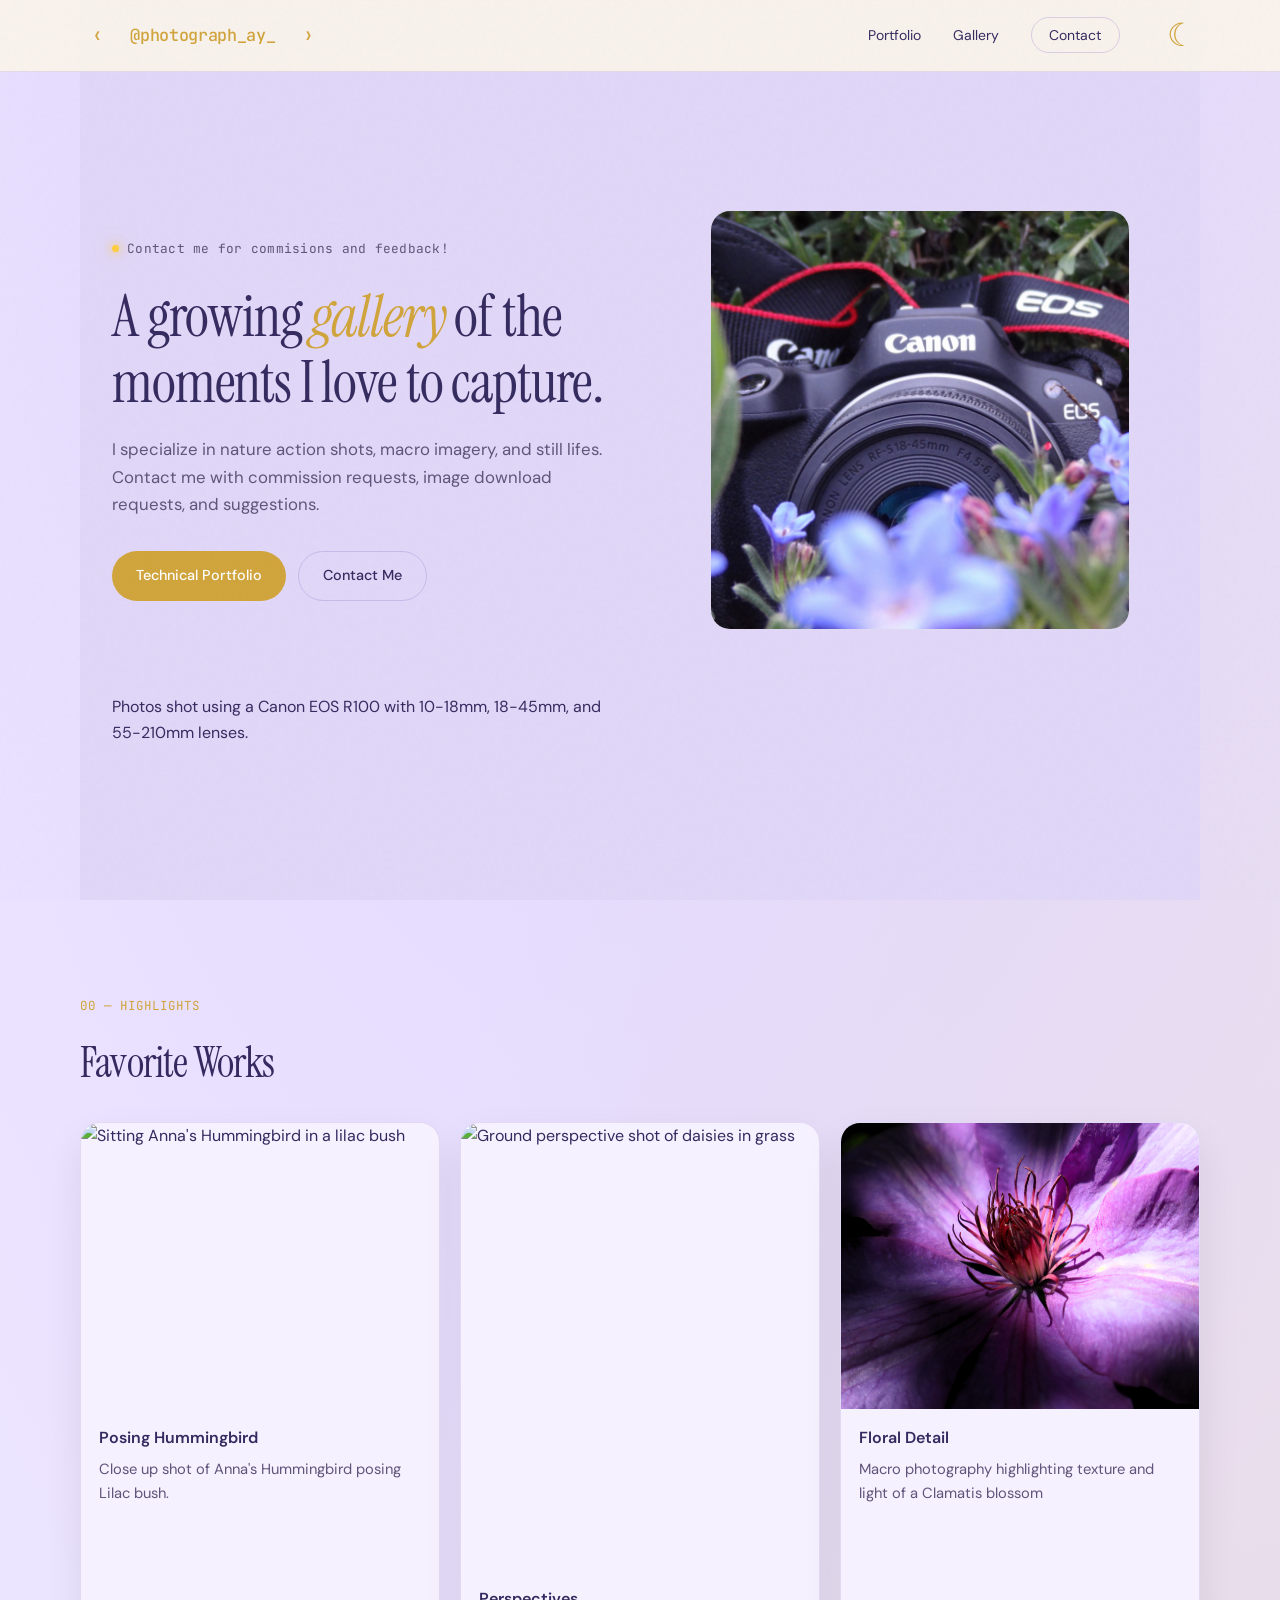
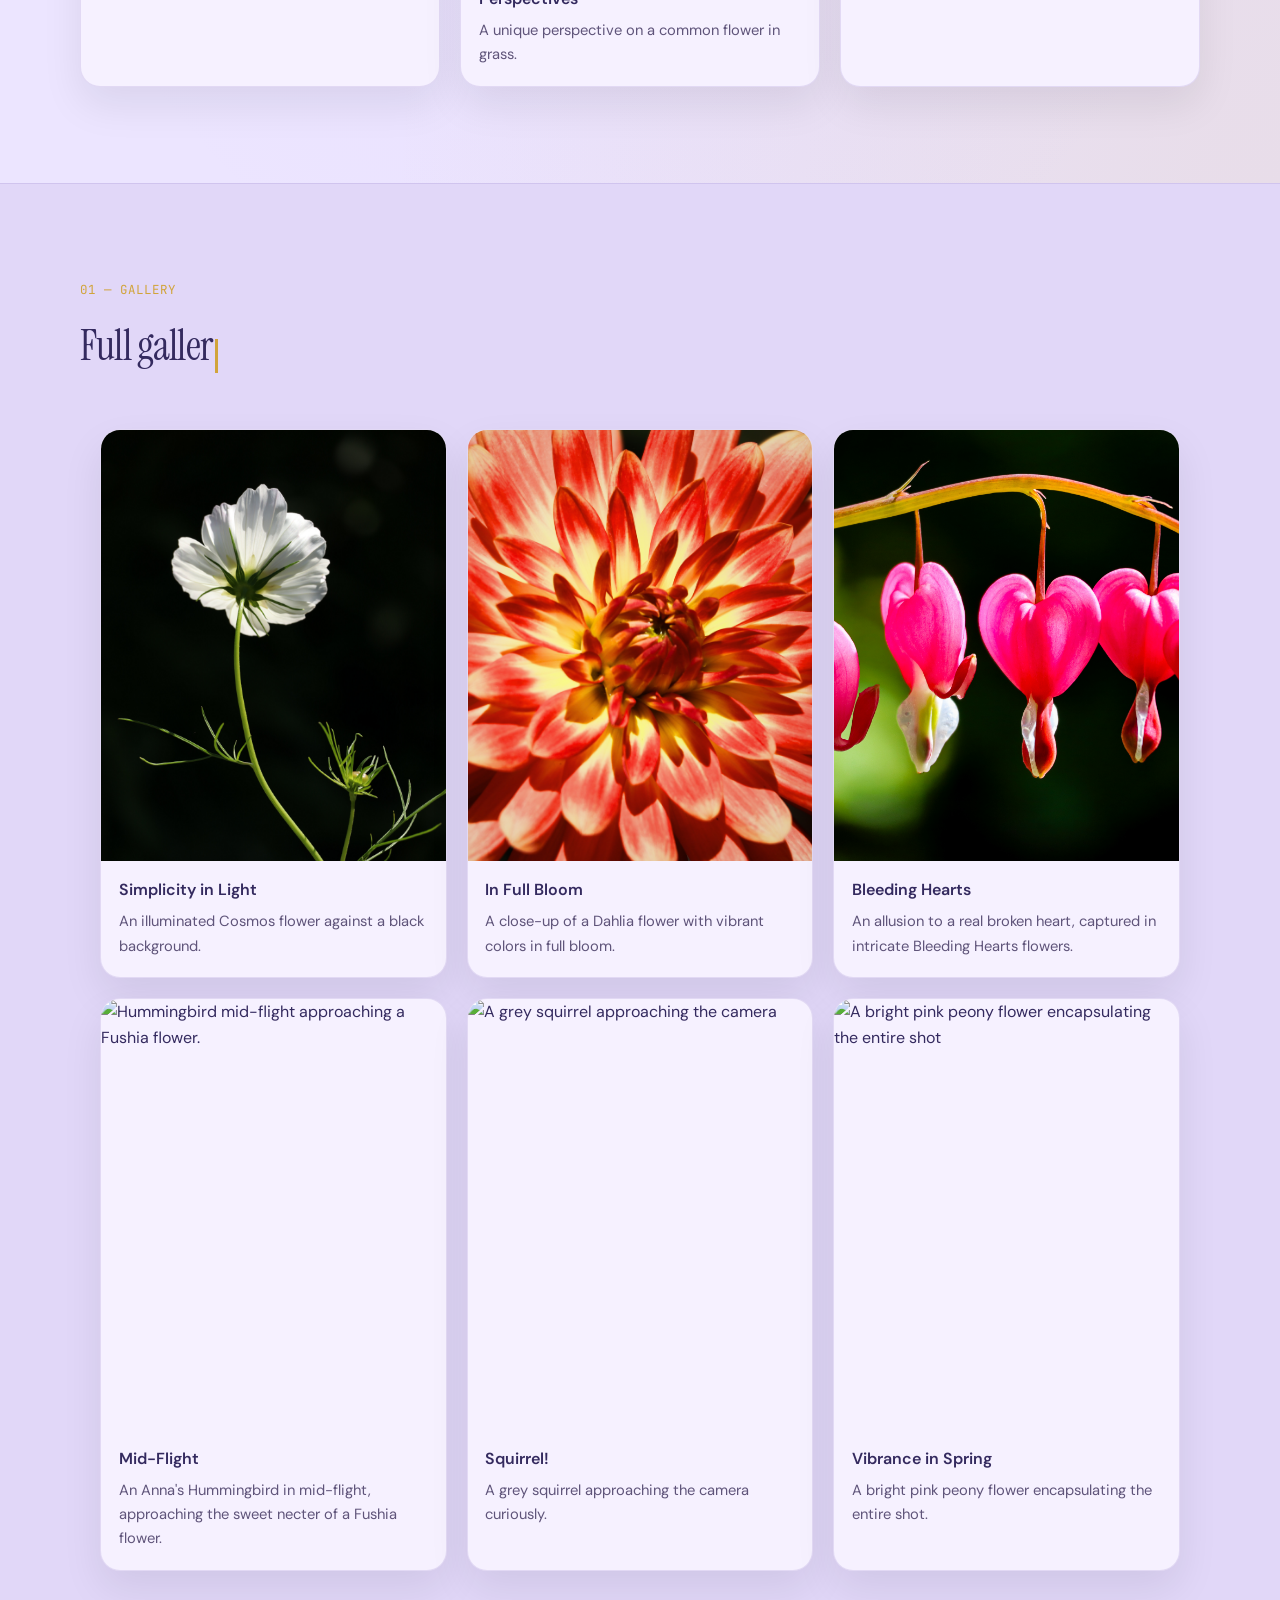
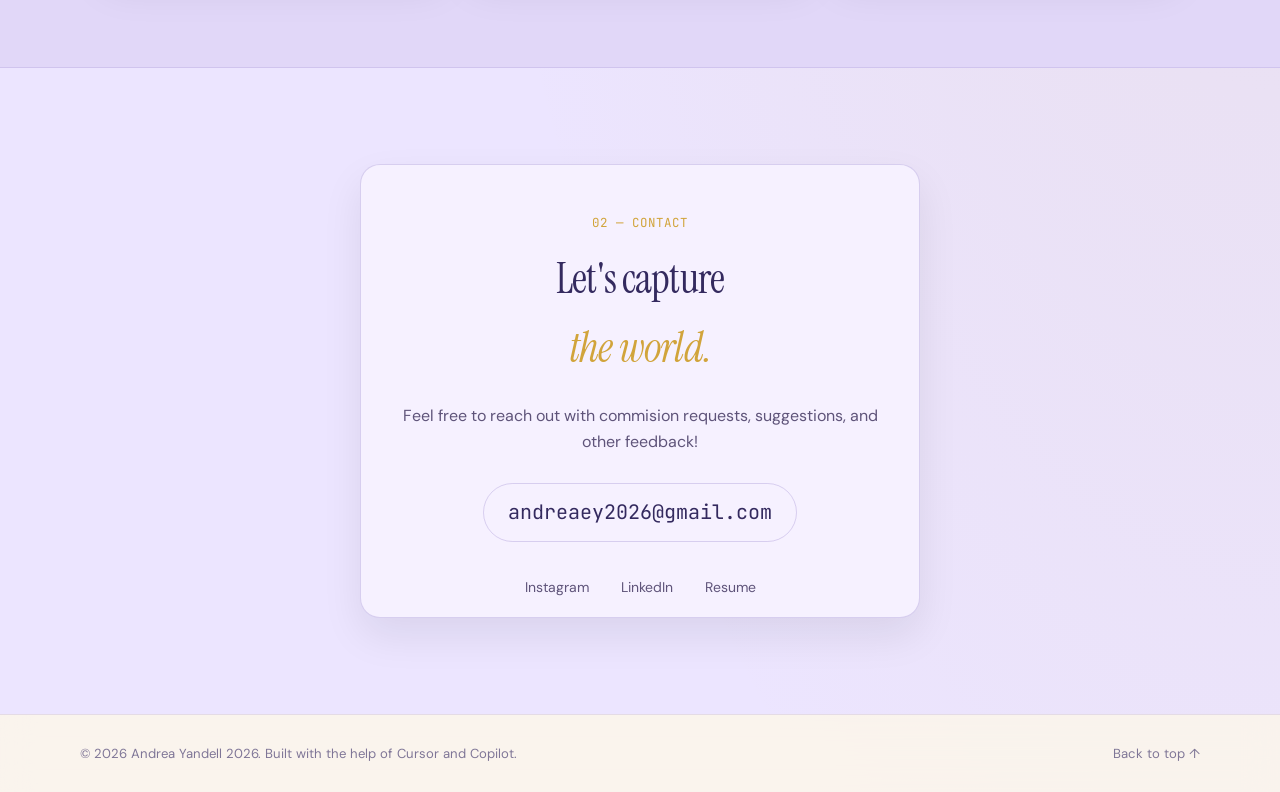
==== photography.html @ 86f8f492 "initial commit 2" ====
<!DOCTYPE html>
<html lang="en" data-page="photography">

<head>
    <meta charset="UTF-8" />
    <meta name="viewport" content="width=device-width, initial-scale=1.0" />
    <title>Andrea Yandell | Photography</title>
    <link rel="preconnect" href="https://fonts.googleapis.com" />
    <link rel="preconnect" href="https://fonts.gstatic.com" crossorigin />
    <link
        href="https://fonts.googleapis.com/css2?family=DM+Sans:ital,opsz,wght@0,9..40,400;0,9..40,500;0,9..40,600;0,9..40,700;1,9..40,400&family=JetBrains+Mono:wght@400;500&family=Instrument+Serif:ital@0;1&display=swap"
        rel="stylesheet" />
    <link rel="stylesheet" href="css/styles.css" />
</head>

<body id="top">
    <div class="grain" aria-hidden="true"></div>
    <div class="cursor-light" aria-hidden="true">
        <div class="cursor-light__halo"></div>
        <div class="cursor-light__beam"></div>
        <div class="cursor-light__orb"></div>
    </div>

    <header class="site-header">
        <nav class="nav container" aria-label="Main navigation">
            <div class="nav-brand">
                <button class="nav-logo-switch nav-logo-switch--left" type="button"
                    aria-label="Switch to main portfolio" data-switch-page="main">
                    <span class="nav-logo-bracket">‹</span>
                </button>
                <a class="nav-logo-link" href="#top" aria-label="Back to top">@photograph_ay_</a>
                <button class="nav-logo-switch nav-logo-switch--right" type="button"
                    aria-label="Switch to photography gallery" data-switch-page="photography">
                    <span class="nav-logo-bracket">›</span>
                </button>
            </div>
            <div class="nav-actions">
                <button class="theme-toggle" type="button" aria-label="Toggle color theme" data-theme-toggle>
                    ☀︎
                </button>
                <button class="nav-toggle" aria-label="Toggle menu" aria-expanded="false">
                    <span></span><span></span>
                </button>
            </div>
            <ul class="nav-links">
                <li><a href="#top">Portfolio</a></li>
                <li><a href="#gallery">Gallery</a></li>
                <li><a href="#contact" class="nav-cta">Contact</a></li>
            </ul>
        </nav>
    </header>

    <main>
        <section class="hero container" aria-labelledby="gallery-heading">
            <div class="hero-content reveal">
                <div class="hero-left">
                    <p class="hero-eyebrow">
                        <span class="status-dot"></span>
                        Contact me for commisions and feedback!
                    </p>
                    <h1 id="gallery-heading" class="hero-title">
                        A growing <em>gallery</em> of the moments I love to capture.
                    </h1>
                    <p class="hero-subtitle">
                        I specialize in nature action shots, macro imagery, and still lifes.
                        Contact me with commission requests, image download requests, and suggestions.
                    </p>
                    <div class="hero-actions">
                        <a href="index.html" class="btn btn-primary">Technical Portfolio</a>
                        <a href="index.html#contact" class="btn btn-ghost">Contact Me</a>
                    </div>
                </div>
                <div class="hero-right">
                    <img src="gallery\DSC07023.JPG" alt="Canon R100 in a field of flowers" class="hero-photo" />

                </div>
                <p>Photos shot using a Canon EOS R100 with 10-18mm, 18-45mm, and 55-210mm lenses.</p>
            </div>
        </section>

        <section id="highlights" class="section container">
            <div class="highlights-block reveal">
                <span class="section-label">00 — Highlights</span>
                <h2 class="section-title typewriter-heading">Favorite Works</h2>
                <div class="highlights-grid reveal" data-delay="100">
                    <article class="photo-card--featured">
                        <img src="gallery\AYArtPortfolio-Humm1.png" alt="Sitting Anna's Hummingbird in a lilac bush">
                        <div class="photo-card__info">
                            <h3>Posing Hummingbird</h3>
                            <p>Close up shot of Anna's Hummingbird posing Lilac bush.</p>
                        </div>
                    </article>
                    <article class="photo-card">
                        <img src="gallery\AYArtPortfolio-Daisys.png" alt="Ground perspective shot of daisies in grass">
                        <div class="photo-card__info">
                            <h3>Perspectives</h3>
                            <p>A unique perspective on a common flower in grass.</p>
                        </div>
                    </article>
                    <article class="photo-card--featured">
                        <img src="gallery\AYArtPortfolio-Clamatis.jpg" alt="Macro detail clamatis">
                        <div class="photo-card__info">
                            <h3>Floral Detail</h3>
                            <p>Macro photography highlighting texture and light of a Clamatis blossom</p>
                        </div>
                    </article>

                    </article>
                </div>
            </div>
        </section>
    </main>

    <section id="gallery" class="section section--alt">
        <div class="container">
            <div class="section-header reveal">
                <span class="section-label">01 — Gallery</span>
                <h2 class="section-title typewriter-heading">Full gallery</h2>
            </div>
            <div class="gallery-grid reveal" data-delay="100">
                <article class="photo-card">
                    <img src="gallery\AYArtPortfolio-Cosmos.jpg"
                        alt="A single white Cosmos flower on a black background" />
                    <div class="photo-card__info">
                        <h3>Simplicity in Light</h3>
                        <p>An illuminated Cosmos flower against a black background.</p>
                    </div>
                </article>
                <article class="photo-card">
                    <img src="gallery\AYArtPortfolio-Dahlia.jpg"
                        alt="Bright orange/red Dahlia flower filling the frame" />
                    <div class="photo-card__info">
                        <h3>In Full Bloom</h3>
                        <p>A close-up of a Dahlia flower with vibrant colors in full bloom.</p>
                    </div>
                </article>
                <article class="photo-card">
                    <img src="gallery\AYArtPortfolio-Hearts.jpg" alt="Bleeding Hearts flowers" />
                    <div class="photo-card__info">
                        <h3>Bleeding Hearts</h3>
                        <p>An allusion to a real broken heart, captured in intricate Bleeding Hearts flowers.</p>
                    </div>
                </article>
                <article class="photo-card">
                    <img src="gallery\AYArtPortfolio-Humm3.png"
                        alt="Hummingbird mid-flight approaching a Fushia flower." />
                    <div class="photo-card__info">
                        <h3>Mid-Flight</h3>
                        <p>An Anna's Hummingbird in mid-flight, approaching the sweet necter of a Fushia flower.</p>
                    </div>
                </article>
                <article class="photo-card">
                    <img src="gallery\AYArtPortfolio-Squirrel.png" alt="A grey squirrel approaching the camera" />
                    <div class="photo-card__info">
                        <h3>Squirrel!</h3>
                        <p>A grey squirrel approaching the camera curiously.</p>
                    </div>
                </article>
                <article class="photo-card">
                    <img src="gallery\AYArtPortfolio-Peony.png"
                        alt="A bright pink peony flower encapsulating the entire shot" />
                    <div class="photo-card__info">
                        <h3>Vibrance in Spring</h3>
                        <p>A bright pink peony flower encapsulating the entire shot.</p>
                    </div>
                </article>
            </div>
    </section>

    <section id="contact" class="section container">
        <div class="contact-block reveal">
            <span class="section-label">02 — Contact</span>
            <h2 class="section-title contact-title typewriter-heading">
                Let's capture<br /><em>the world.</em>
            </h2>
            <p class="contact-text">
                Feel free to reach out with commision requests, suggestions, and other feedback!
            </p>
            <a href="mailto:andreaey2026@gmail.com" class="contact-email">andreaey2026@gmail.com</a>
            <ul class="social-links">
                <li><a href="https://www.instagram.com/photograph_ay_/" target="_blank" rel="noopener">Instagram</a>
                </li>
                <li><a href="https://linkedin.com/in/yourprofile" target="_blank" rel="noopener">LinkedIn</a></li>
                <li><a href="/resume.pdf" target="_blank" rel="noopener">Resume</a></li>
            </ul>
        </div>
    </section>
    </main>

    <footer class="site-footer">
        <div class="container footer-inner">
            <p>&copy; <span id="year"></span> Andrea Yandell 2026. Built with the help of Cursor and Copilot.</p>
            <a href="#top" class="back-to-top">Back to top ↑</a>
        </div>
    </footer>

    <script src="js/main.js"></script>
</body>

</html>
---- css/styles.css ----
/* ============================================
   Portfolio — Design System
   Deep blue/purple dark theme with code accents
   ============================================ */

:root {
  --bg: #0a0c18;
  --bg-alt: #0e1022;
  --surface: #14172b;
  --surface-hover: #1a1e38;
  --border: rgba(148, 163, 255, 0.08);
  --border-strong: rgba(148, 163, 255, 0.16);

  --text: #e8e2ff;
  --text-muted: #b8b0d8;
  --text-faint: #8f89b2;

  --accent: #8b7cf6;
  --accent-hover: #a594ff;
  --accent-soft: rgba(139, 124, 246, 0.14);
  --accent-glow: rgba(139, 124, 246, 0.32);
  --terminal-gold: #ffd970;

  --font-sans: "DM Sans", system-ui, sans-serif;
  --font-serif: "Instrument Serif", Georgia, serif;
  --font-mono: "JetBrains Mono", ui-monospace, monospace;

  --radius: 12px;
  --radius-lg: 20px;
  --transition: 0.25s cubic-bezier(0.4, 0, 0.2, 1);
  --container: min(1120px, 92vw);
  --header-h: 72px;
}

[data-theme="light"] {
  --bg: #ece5ff;
  --bg-alt: #e1d7f8;
  --surface: #f6f1ff;
  --surface-hover: #ece3ff;
  --border: rgba(118, 92, 187, 0.16);
  --border-strong: rgba(118, 92, 187, 0.24);

  --text: #342a5f;
  --text-muted: #5f547a;
  --text-faint: #7f7697;

  --accent: #d1a43b;
  --accent-hover: #d7ae51;
  --accent-soft: rgba(186, 152, 74, 0.306);
  --accent-glow: rgba(224, 179, 74, 0.646);
  --accent-alt: #8f75d9;
  --terminal-gold: #ffcc3e;
}

*,
*::before,
*::after {
  box-sizing: border-box;
  margin: 0;
  padding: 0;
}

html {
  scroll-behavior: smooth;
  scroll-padding-top: var(--header-h);
}

body {
  font-family: var(--font-sans);
  font-size: 1rem;
  line-height: 1.65;
  color: var(--text);
  background:
    radial-gradient(ellipse 80% 60% at 50% -10%, rgba(99, 102, 241, 0.12), transparent),
    radial-gradient(ellipse 60% 50% at 100% 50%, rgba(139, 92, 246, 0.08), transparent),
    var(--bg);
  overflow-x: hidden;
  -webkit-font-smoothing: antialiased;
  transition: background-color 0.35s ease, color 0.35s ease;
}

body[data-theme="light"] {
  background:
    radial-gradient(ellipse 80% 60% at 50% -10%, rgba(184, 150, 255, 0.24), transparent),
    radial-gradient(ellipse 70% 60% at 100% 50%, rgba(200, 157, 58, 0.12), transparent),
    var(--bg);
}

::selection {
  background: var(--accent-soft);
  color: var(--text);
}

a {
  color: inherit;
  text-decoration: none;
}

ul,
ol {
  list-style: none;
}

img {
  max-width: 100%;
  display: block;
}

.container {
  width: var(--container);
  margin-inline: auto;
}

/* --- Ambient effects --- */

.grain {
  position: fixed;
  inset: 0;
  pointer-events: none;
  z-index: 9999;
  opacity: 0.035;
  background-image: url("data:image/svg+xml,%3Csvg viewBox='0 0 256 256' xmlns='http://www.w3.org/2000/svg'%3E%3Cfilter id='n'%3E%3CfeTurbulence type='fractalNoise' baseFrequency='0.85' numOctaves='4' stitchTiles='stitch'/%3E%3C/filter%3E%3Crect width='100%25' height='100%25' filter='url(%23n)'/%3E%3C/svg%3E");
}

.cursor-light {
  position: fixed;
  top: 0;
  left: 0;
  transform: translate(-50%, -50%);
  pointer-events: none;
  z-index: 9998;
  opacity: 0;
  transition: opacity 0.35s ease;
  will-change: transform, left, top;
}

body.has-custom-cursor .cursor-light.is-active {
  opacity: 0.75;
}

.cursor-light__halo,
.cursor-light__beam {
  position: absolute;
  border-radius: 30%;
  transform: translate(-50%, -50%);
  left: 0;
  top: 0;
  pointer-events: none;
}

.cursor-light__halo {
  width: 500px;
  height: 500px;
  background: radial-gradient(circle,
      rgba(167, 139, 250, 0.38) 0%,
      rgba(139, 124, 246, 0.2) 10%,
      rgba(99, 102, 241, 0.1) 20%,
      rgba(79, 70, 229, 0.04) 30%,
      transparent 50%);
  mix-blend-mode: soft-light;
  filter: blur(15px);
}

body[data-theme="light"] .cursor-light__halo {
  background: radial-gradient(circle,
      rgba(255, 214, 102, 0.42) 0%,
      rgba(229, 197, 121, 0.24) 12%,
      rgba(241, 216, 155, 0.14) 24%,
      transparent 56%);
}

.cursor-light__beam {
  width: 280px;
  height: 280px;
  background: radial-gradient(circle,
      rgba(221, 214, 254, 0.55) 0%,
      rgba(167, 139, 250, 0.35) 30%,
      rgba(139, 124, 246, 0.12) 55%,
      transparent 72%);
  mix-blend-mode: screen;
  filter: blur(1px);
}

body[data-theme="light"] .cursor-light__beam {
  background: radial-gradient(circle,
      rgba(255, 245, 196, 0.68) 0%,
      rgba(229, 197, 121, 0.24) 32%,
      rgba(241, 216, 155, 0.14) 60%,
      transparent 76%);
}

.cursor-light__orb {
  position: absolute;
  left: 0;
  top: 0;
  transform: translate(-50%, -50%);
  width: 12px;
  height: 12px;
  border-radius: 50%;
  background: radial-gradient(circle at 32% 28%, #ffffff 0%, #ddd6fe 28%, #a78bfa 62%, #7c3aed 100%);
  box-shadow:
    0 0 6px 2px rgba(255, 255, 255, 0.85),
    0 0 16px 4px rgba(196, 181, 253, 0.9),
    0 0 32px 8px rgba(139, 124, 246, 0.65),
    0 0 56px 16px rgba(124, 58, 237, 0.35);
  animation: orb-pulse 2.8s ease-in-out infinite;
}

body[data-theme="light"] .cursor-light__orb {
  background: radial-gradient(circle at 32% 28%, #fffdf6 0%, #ffe8a6 34%, #f0c960 64%, #c89d3a 100%);
  box-shadow:
    0 0 6px 2px rgba(255, 255, 255, 0.9),
    0 0 16px 4px rgba(240, 201, 96, 0.9),
    0 0 32px 8px rgba(200, 157, 58, 0.72),
    0 0 56px 16px rgba(176, 127, 22, 0.32);
  animation: orb-pulse-gold 2.8s ease-in-out infinite;
}

@keyframes orb-pulse-gold {
  0%,
  100% {
    transform: translate(-50%, -50%) scale(1);
    box-shadow:
      0 0 6px 2px rgba(255, 255, 255, 0.9),
      0 0 16px 4px rgba(240, 201, 96, 0.9),
      0 0 32px 8px rgba(200, 157, 58, 0.72),
      0 0 56px 16px rgba(176, 127, 22, 0.32);
  }

  50% {
    transform: translate(-50%, -50%) scale(1.12);
    box-shadow:
      0 0 8px 3px rgba(255, 255, 255, 0.96),
      0 0 22px 6px rgba(240, 201, 96, 1),
      0 0 44px 12px rgba(200, 157, 58, 0.82),
      0 0 72px 20px rgba(176, 127, 22, 0.38);
  }
}

@keyframes orb-pulse {

  0%,
  100% {
    transform: translate(-50%, -50%) scale(1);
    box-shadow:
      0 0 6px 2px rgba(255, 255, 255, 0.85),
      0 0 16px 4px rgba(196, 181, 253, 0.9),
      0 0 32px 8px rgba(139, 124, 246, 0.65),
      0 0 56px 16px rgba(124, 58, 237, 0.35);
  }

  50% {
    transform: translate(-50%, -50%) scale(1.12);
    box-shadow:
      0 0 8px 3px rgba(255, 255, 255, 0.95),
      0 0 22px 6px rgba(196, 181, 253, 1),
      0 0 44px 12px rgba(139, 124, 246, 0.75),
      0 0 72px 20px rgba(124, 58, 237, 0.45);
  }
}

@media (pointer: fine) {

  body.has-custom-cursor,
  body.has-custom-cursor a,
  body.has-custom-cursor button {
    cursor: none;
  }
}

/* ============================================
   Targeted Cursor Click Changes
   ============================================ */

/* Vanish the wide background halo and ambient beam instantly on click */
body.is-clicking .cursor-light__halo,
body.is-clicking .cursor-light__beam {
  opacity: 0;
  transition: opacity 0.12s cubic-bezier(0.4, 0, 0.2, 1);
}

/* Keep the central high-contrast core orb perfectly visible and alive */
body.is-clicking .cursor-light__orb {
  animation-play-state: paused;
  /* Optional: pauses the floating scale idle pulse */
  transform: translate(-50%, -50%) scale(0.9);
  /* Slightly shrinks the core for punchy feedback */
  transition: transform 0.1s ease;
}


/* --- Header / Nav --- */

.site-header {
  position: fixed;
  top: 0;
  left: 0;
  right: 0;
  z-index: 100;
  height: var(--header-h);
  background: rgba(10, 12, 24, 0.78);
  backdrop-filter: blur(16px);
  -webkit-backdrop-filter: blur(16px);
  border-bottom: 1px solid var(--border);
}

[data-theme="light"] .site-header {
  background: rgba(252, 246, 235, 0.86);
}

.nav {
  position: relative;
  display: flex;
  align-items: center;
  justify-content: space-between;
  height: 100%;
  gap: 1rem;
  padding-right: 5rem;
}

.nav-brand {
  display: flex;
  align-items: center;
  gap: 0.65rem;
}

.nav-brand .nav-logo-link {
  margin-inline: 0.3rem;
}

.nav-logo-link {
  font-family: var(--font-mono);
  font-size: 1.05rem;
  font-weight: 500;
  letter-spacing: -0.02em;
  color: var(--accent);
}

.nav-logo-switch {
  display: inline-flex;
  align-items: center;
  justify-content: center;
  border: none;
  background: transparent;
  color: var(--accent);
  cursor: pointer;
  padding: 0.35rem 0.5rem;
  font: inherit;
  font-size: 1.55rem;
  line-height: 1;
  min-width: 2.2rem;
  min-height: 2.2rem;
  border-radius: 999px;
  transition: background var(--transition), color var(--transition), transform var(--transition);
}

.nav-logo-switch:hover,
.nav-logo-switch:focus-visible {
  background: var(--accent-soft);
  transform: translateY(-1px);
}

.nav-logo-bracket {
  color: var(--accent);
}

body[data-theme="light"] .nav-logo-link,
body[data-theme="light"] .nav-logo-switch,
body[data-theme="light"] .nav-logo-bracket {
  color: var(--accent);
}

.nav-actions {
  position: absolute;
  top: 1rem;
  right: 0;
  display: flex;
  align-items: center;
  gap: 0.75rem;
  z-index: 2;
}

.theme-toggle {
  position: relative;
  right: auto;
  bottom: auto;
  z-index: 1;
  display: inline-flex;
  align-items: center;
  justify-content: center;
  width: 2.35rem;
  height: 2.35rem;
  border-radius: 999px;
  border: 1px solid transparent;
  background: transparent;
  color: var(--text);
  cursor: pointer;
  box-shadow: none;
  align-self: center;
  transition: color var(--transition), transform var(--transition), background var(--transition);
  font-size: 2rem;
}

body[data-theme="light"] .theme-toggle {
  color: var(--accent);
}
body[data-theme="dark"] .theme-toggle {
  color: var(--accent);
}

.theme-toggle:hover,
.theme-toggle:focus-visible {
  background: transparent;
  color: var(--accent);
  transform: translateY(-1px);
}

.nav-links {
  display: flex;
  align-items: center;
  gap: 2rem;
}

.nav-links a {
  font-size: 0.875rem;
  color: var(--text);
  transition: color var(--transition);
  position: relative;
}

.nav-links a:not(.nav-cta)::after {
  content: "";
  position: absolute;
  bottom: -4px;
  left: 0;
  width: 0;
  height: 1px;
  background: var(--accent);
  transition: width var(--transition);
  
}

.nav-links a:not(.nav-cta):hover,
.nav-links a:not(.nav-cta):focus-visible {
  color: var(--text);
}

.nav-links a:not(.nav-cta):hover::after,
.nav-links a:not(.nav-cta):focus-visible::after {
  width: 100%;
}

.nav-cta {
  padding: 0.5rem 1.1rem;
  border: 1px solid var(--border-strong);
  border-radius: 999px;
  color: var(--text) !important;
  transition: background var(--transition), border-color var(--transition);
}

.nav-cta:hover,
.nav-cta:focus-visible {
  background: var(--surface);
  border-color: var(--accent);
}

.nav-toggle {
  display: none;
  flex-direction: column;
  gap: 5px;
  background: none;
  border: none;
  cursor: pointer;
  padding: 4px;
}

.nav-toggle span {
  display: block;
  width: 22px;
  height: 2px;
  background: var(--text);
  border-radius: 2px;
  transition: transform var(--transition), opacity var(--transition);
}

.nav-toggle[aria-expanded="true"] span:first-child {
  transform: translateY(7px) rotate(45deg);
}

.nav-toggle[aria-expanded="true"] span:last-child {
  transform: translateY(-7px) rotate(-45deg);
}

/* --- Hero --- */

.hero {
  display: flex;
  background: var(--bg-alt);
  background-color: var(--bg-alt);
  background-image: none;
  align-items: center;
  justify-content: center;
  min-height: 100vh;
  padding-top: calc(var(--header-h) + 3rem);
  padding-bottom: 4rem;
  padding-left: 2rem;
  padding-right: 2rem;
  position: relative;
  z-index: 1;
}

.hero-content {
  display: grid;
  grid-template-columns: 1fr 1fr;
  gap: 4rem;
  align-items: center;
  width: 100%;
  max-width: var(--container);
}

.hero-left {
  display: flex;
  flex-direction: column;
  justify-content: center;
  align-items: flex-start;
}

.hero-right {
  min-width: 0;
  min-height: 200px;
  display: flex;
  justify-content: center;
  align-items: center;
}

.hero-photo {
  width: 100%;
  max-width: 420px;
  margin-inline: auto;
  background: var(--surface);
  border: 1px solid var(--border);
  border-radius: var(--radius-lg);
  display: block;
}

.hero-eyebrow {
  display: inline-flex;
  align-items: center;
  gap: 0.5rem;
  font-family: var(--font-mono);
  font-size: 0.8rem;
  color: var(--text-muted);
  margin-bottom: 1.5rem;
  letter-spacing: 0.02em;
}

.status-dot {
  width: 7px;
  height: 7px;
  border-radius: 50%;
  background: var(--terminal-gold);
  box-shadow: 0 0 10px var(--terminal-gold), 0 0 18px rgba(255, 214, 107, 0.5);
  animation: pulse 2.5s ease-in-out infinite;
}

@keyframes pulse {

  0%,
  100% {
    opacity: 1;
  }

  50% {
    opacity: 0.45;
  }
}

.hero-title {
  font-family: var(--font-serif);
  font-size: clamp(2.4rem, 5vw, 3.6rem);
  font-weight: 400;
  line-height: 1.15;
  letter-spacing: -0.02em;
  margin-bottom: 1.25rem;
}

.hero-title em {
  font-style: italic;
  color: var(--accent);
  font-weight: 500;
}

.hero-title .hero-name {
  font-weight: 700;
  color: var(--accent);
}

.hero-link,
.text-link {
  color: var(--accent);
  font-weight: 600;
}

.hero-link--inline {
  color: inherit;
  font-weight: inherit;
  font-style: inherit;
}

.hero-link:hover,
.hero-link:focus-visible,
.text-link:hover,
.text-link:focus-visible {
  color: var(--accent-hover);
}

.hero-subtitle {
  font-size: 1.05rem;
  color: var(--text-muted);
  max-width: 42ch;
  margin-bottom: 2rem;
}

.hero-actions {
  display: flex;
  flex-wrap: wrap;
  gap: 0.75rem;
}

.btn {
  display: inline-flex;
  align-items: center;
  padding: 0.75rem 1.5rem;
  font-size: 0.9rem;
  font-weight: 500;
  border-radius: 999px;
  transition: all var(--transition);
  cursor: pointer;
}

.btn-primary {
  background: var(--accent);
  color: #fff;
}

.btn-primary:hover,
.btn-primary:focus-visible {
  background: var(--accent-hover);
  transform: translateY(-1px);
  box-shadow: 0 8px 24px var(--accent-glow);
}

.btn-ghost {
  border: 1px solid var(--border-strong);
  color: var(--text);
}

.btn-ghost:hover,
.btn-ghost:focus-visible {
  background: var(--surface);
  border-color: var(--text-muted);
}


/* --- Sections --- */

.section {
  padding: 6rem 0;
  position: relative;
  z-index: 1;
}

.section--alt {
  background: var(--bg-alt);
  border-block: 1px solid var(--border);
}

.section-header {
  margin-bottom: 3rem;
}

.section-label {
  display: block;
  font-family: var(--font-mono);
  font-size: 0.78rem;
  color: var(--accent);
  letter-spacing: 0.08em;
  text-transform: uppercase;
  margin-bottom: 0.75rem;
}

.section-title {
  font-family: var(--font-serif);
  font-size: clamp(1.8rem, 3.5vw, 2.6rem);
  font-weight: 400;
  letter-spacing: -0.02em;
}

.typewriter-heading.is-typing .typewriter-cursor,
.typewriter-heading.is-typed .typewriter-cursor {
  display: inline-block;
  width: 3px;
  height: 0.82em;
  background: var(--accent);
  margin-left: 3px;
  vertical-align: text-bottom;
  animation: blink 1.1s step-end infinite;
}

.typewriter-heading.is-typed .typewriter-cursor {
  display: none;
}

/* --- About --- */

.about-grid {
  display: grid;
  grid-template-columns: 1.4fr 1fr;
  gap: 3rem;
  align-items: start;
}

.about-facts {
  align-self: center;
}

.about-text p {
  color: var(--text-muted);
  margin-bottom: 1.25rem;
}

.about-text p:last-child {
  margin-bottom: 0;
}

.about-facts {
  background: var(--surface);
  border: 1px solid var(--border);
  border-radius: var(--radius);
  padding: 1.75rem;
}

.fact {
  padding-block: 1rem;
  border-bottom: 1px solid var(--border);
}

.fact:first-child {
  padding-top: 0;
}

.fact:last-child {
  border-bottom: none;
  padding-bottom: 0;
}

.fact dt {
  font-family: var(--font-mono);
  font-size: 0.72rem;
  text-transform: uppercase;
  letter-spacing: 0.06em;
  color: var(--text-faint);
  margin-bottom: 0.3rem;
}

.fact dd {
  font-size: 0.95rem;
  color: var(--text);
}

/* --- Skills --- */

.skills-grid {
  display: grid;
  grid-template-columns: repeat(3, 1fr);
  gap: 1.25rem;
}

.skill-card {
  background: var(--bg-alt);
  border: 1px solid var(--border);
  border-radius: var(--radius);
  padding: 1.75rem;
  transition: border-color var(--transition), transform var(--transition);
}

[data-theme="light"] .skill-card {
  background: var(--bg-alt);
}

.skill-card:hover {
  border-color: var(--accent);
  transform: translateY(-2px);
}

[data-theme="light"] .skill-card:hover {
  border-color: var(--accent);
}

.skill-card h3 {
  font-size: 0.85rem;
  font-weight: 600;
  color: var(--text);
  margin-bottom: 1.1rem;
}

.skill-tags {
  display: flex;
  flex-direction: column;
  flex-wrap: wrap;
  gap: 0.45rem;
}

.skill-tags li {
  font-family: var(--font-mono);
  font-size: 0.72rem;
  padding: 0.35rem 0.7rem;
  background: var(--bg);
  border: 1px solid var(--border);
  border-radius: 6px;
  color: var(--text-muted);
  transition: color var(--transition), border-color var(--transition);
}

.skill-card:hover .skill-tags li {
  border-color: var(--border-strong);
}

.skill-tags--sm li {
  font-size: 0.68rem;
  padding: 0.25rem 0.55rem;
}

/* --- Projects --- */

.projects-grid {
  display: flex;
  flex-direction: column;
  gap: 1.25rem;
}

.project-card {
  display: grid;
  grid-template-columns: auto 1fr;
  gap: 2rem;
  align-items: start;
  padding: 2rem;
  background: var(--surface);
  border: 1px solid var(--border);
  border-radius: var(--radius-lg);
  transition: border-color var(--transition), background var(--transition);
}

[data-theme="light"] .project-card {
  background: var(--bg-alt);
}

.project-card:hover {
  border-color: var(--accent);
}

[data-theme="light"] .project-card:hover {
  border-color: var(--accent);
}

.project-number {
  font-family: var(--font-serif);
  font-size: 2.5rem;
  font-style: italic;
  color: var(--text-faint);
  line-height: 1;
  transition: color var(--transition);
}

.project-card:hover .project-number {
  color: var(--accent);
}

.project-content h3 {
  font-size: 1.2rem;
  font-weight: 600;
  margin-bottom: 0.6rem;
}

.project-content p {
  color: var(--text-muted);
  font-size: 0.95rem;
  margin-bottom: 1rem;
  max-width: 60ch;
}

.project-links {
  display: flex;
  gap: 1.25rem;
  margin-top: 1rem;
}

.project-links a {
  font-family: var(--font-mono);
  font-size: 0.78rem;
  color: var(--accent);
  transition: opacity var(--transition);
}

.project-links a:hover {
  opacity: 0.75;
}

/* --- Timeline --- */

.timeline {
  position: relative;
  padding-left: 2rem;
}

.timeline::before {
  content: "";
  position: absolute;
  left: 5px;
  top: 8px;
  bottom: 8px;
  width: 1px;
  background: var(--border-strong);
}

.timeline-item {
  position: relative;
  padding-bottom: 2.5rem;
}

.timeline-item:last-child {
  padding-bottom: 0;
}

.timeline-marker {
  position: absolute;
  left: -2rem;
  top: 6px;
  width: 11px;
  height: 11px;
  border-radius: 50%;
  background: var(--bg-alt);
  border: 2px solid var(--accent);
}

.timeline-content time {
  font-family: var(--font-mono);
  font-size: 0.75rem;
  color: var(--text-faint);
}

.timeline-content h3 {
  font-size: 1.05rem;
  font-weight: 600;
  margin: 0.35rem 0 0.2rem;
}

.timeline-org {
  font-size: 0.88rem;
  color: var(--accent);
  margin-bottom: 0.5rem;
}

.timeline-content p:last-child {
  color: var(--text-muted);
  font-size: 0.92rem;
  max-width: 55ch;
}

/* --- Contact --- */

.contact-block {
  text-align: center;
  max-width: 560px;
  margin-inline: auto;
  padding: 3rem 2rem 1rem;
  background: var(--surface);
  border: 1px solid var(--border-strong);
  border-radius: var(--radius-lg);
  box-shadow: 0 18px 40px rgba(8, 12, 24, 0.08);
}

.contact-title {
  margin: 0.75rem 0 1.25rem;
}

.contact-title em {
  font-style: italic;
  color: var(--accent);
}

.contact-text {
  color: var(--text-muted);
  margin-bottom: 1.75rem;
}

.contact-email {
  display: inline-block;
  font-family: var(--font-mono);
  font-size: clamp(1rem, 2.5vw, 1.25rem);
  color: var(--text);
  padding: 0.75rem 1.5rem;
  border: 1px solid var(--border-strong);
  border-radius: 999px;
  transition: all var(--transition);
  margin-bottom: 2rem;
}

.contact-email:hover,
.contact-email:focus-visible {
  border-color: var(--accent);
  background: var(--accent-soft);
  color: var(--accent);
}

.social-links {
  display: flex;
  justify-content: center;
  gap: 2rem;
}

.social-links a {
  font-size: 0.875rem;
  color: var(--text-muted);
  transition: color var(--transition);
}

.social-links a:hover {
  color: var(--text);
}

/* --- Photography gallery --- */

.photo-preview-grid,
.gallery-grid {
  display: grid;
  grid-template-columns: repeat(3, minmax(0, 1fr));
  gap: 1.25rem;
  width: min(100%, 1120px);
  margin-inline: auto;
  padding-inline: clamp(0.75rem, 2vw, 1.25rem);
}


.highlights-block {
  text-align: left;
  margin-inline: auto;
}

.highlights-grid {
  display: grid;
  grid-template-columns: repeat(3, minmax(0, 1fr));
  gap: 1.25rem;
  margin-top: 1.5rem;
}

.highlights-grid .photo-card {
  overflow: hidden;
  border-radius: var(--radius-lg);
  border: 1px solid var(--border);
  background: var(--surface);
  box-shadow: 0 18px 40px rgba(8, 12, 24, 0.08);
}

.highlights-grid .photo-card img {
  width: 100%;
  aspect-ratio: 4 / 5;
  object-fit: cover;
  display: block;
}

.photo-card {
  overflow: hidden;
  border-radius: var(--radius-lg);
  border: 1px solid var(--border);
  background: var(--surface);
  box-shadow: 0 18px 40px rgba(8, 12, 24, 0.08);
}

.photo-card img {
  width: 100%;
  aspect-ratio: 4 / 5;
  object-fit: cover;
  display: block;
}

.photo-card__info {
  padding: 1rem 1.1rem 1.2rem;
}

.photo-card__info h3 {
  font-size: 1rem;
  font-weight: 600;
  margin-bottom: 0.35rem;
}

.photo-card__info p {
  color: var(--text-muted);
  font-size: 0.92rem;
}

.photo-card--featured {
  overflow: hidden;
  border-radius: var(--radius-lg);
  border: 1px solid var(--border);
  background: var(--surface);
  box-shadow: 0 18px 40px rgba(8, 12, 24, 0.08);
  grid-column: span 1;
}

.photo-card--featured img {
  aspect-ratio: 5 / 4;
}

.section-footer {
  display: flex;
  justify-content: center;
  margin-top: 2rem;
}

/* --- Footer --- */

.site-footer {
  border-top: 1px solid var(--border);
  padding: 1.75rem 0;
  position: relative;
  z-index: 1;
  background: rgba(10, 12, 24, 0.78);
  backdrop-filter: blur(16px);
  -webkit-backdrop-filter: blur(16px);
}

body[data-theme="light"] .site-footer {
  background: rgba(252, 246, 235, 0.86);
  border-top-color: rgba(118, 92, 187, 0.16);
}

.footer-inner {
  display: flex;
  justify-content: space-between;
  align-items: center;
  font-size: 0.82rem;
  color: var(--text-faint);
}

.back-to-top {
  transition: color var(--transition);
}

.back-to-top:hover {
  color: var(--text-muted);
}

/* --- Scroll reveal --- */

.reveal {
  opacity: 0;
  transform: translateY(24px);
  transition: opacity 0.7s cubic-bezier(0.4, 0, 0.2, 1),
    transform 0.7s cubic-bezier(0.4, 0, 0.2, 1);
}

.reveal.is-visible {
  opacity: 1;
  transform: translateY(0);
}

/* --- Responsive --- */

@media (max-width: 900px) {
  .cursor-light__halo {
    display: none;
  }

  .hero-content {
    grid-template-columns: 1fr;
    text-align: center;
  }

  .hero-right {
    margin-top: 2rem;
  }

  .about-grid {
    grid-template-columns: 1fr;
  }

  .skills-grid {
    grid-template-columns: 1fr;
  }

  .project-card {
    grid-template-columns: 1fr;
    gap: 0.75rem;
  }

  .project-number {
    font-size: 1.8rem;
  }

  .photo-preview-grid,
  .gallery-grid {
    grid-template-columns: 1fr;
  }

  .photo-card--featured {
    grid-column: span 1;
  }
}

@media (max-width: 640px) {
  .nav-toggle {
    display: flex;
  }

  .nav-actions {
    margin-left: auto;
  }

  .nav-links {
    position: fixed;
    top: var(--header-h);
    left: 0;
    right: 0;
    flex-direction: column;
    gap: 0;
    background: rgba(252, 246, 235, 0.96);
    backdrop-filter: blur(16px);
    border-bottom: 1px solid var(--border);
    padding: 1rem 0;
    transform: translateY(-110%);
    opacity: 0;
    transition: transform var(--transition), opacity var(--transition);
    pointer-events: none;
  }

  body[data-theme="light"] .nav-links {
    background: rgba(252, 246, 235, 0.96);
  }

  .nav-links.is-open {
    transform: translateY(0);
    opacity: 1;
    pointer-events: auto;
  }

  .nav-links li {
    width: 100%;
    text-align: center;
  }

  .nav-links a {
    display: block;
    padding: 0.85rem 1.5rem;
  }

  .footer-inner {
    flex-direction: column;
    gap: 0.75rem;
    text-align: center;
  }

  .cursor-light__halo,
  .cursor-light__beam {
    display: none;
  }
}

@media (prefers-reduced-motion: reduce) {
  html {
    scroll-behavior: auto;
  }

  .reveal {
    opacity: 1;
    transform: none;
    transition: none;
  }

  .status-dot,
  .terminal-cursor,
  .cursor-light__orb {
    animation: none;
  }

  .cursor-light {
    display: none;
  }
}
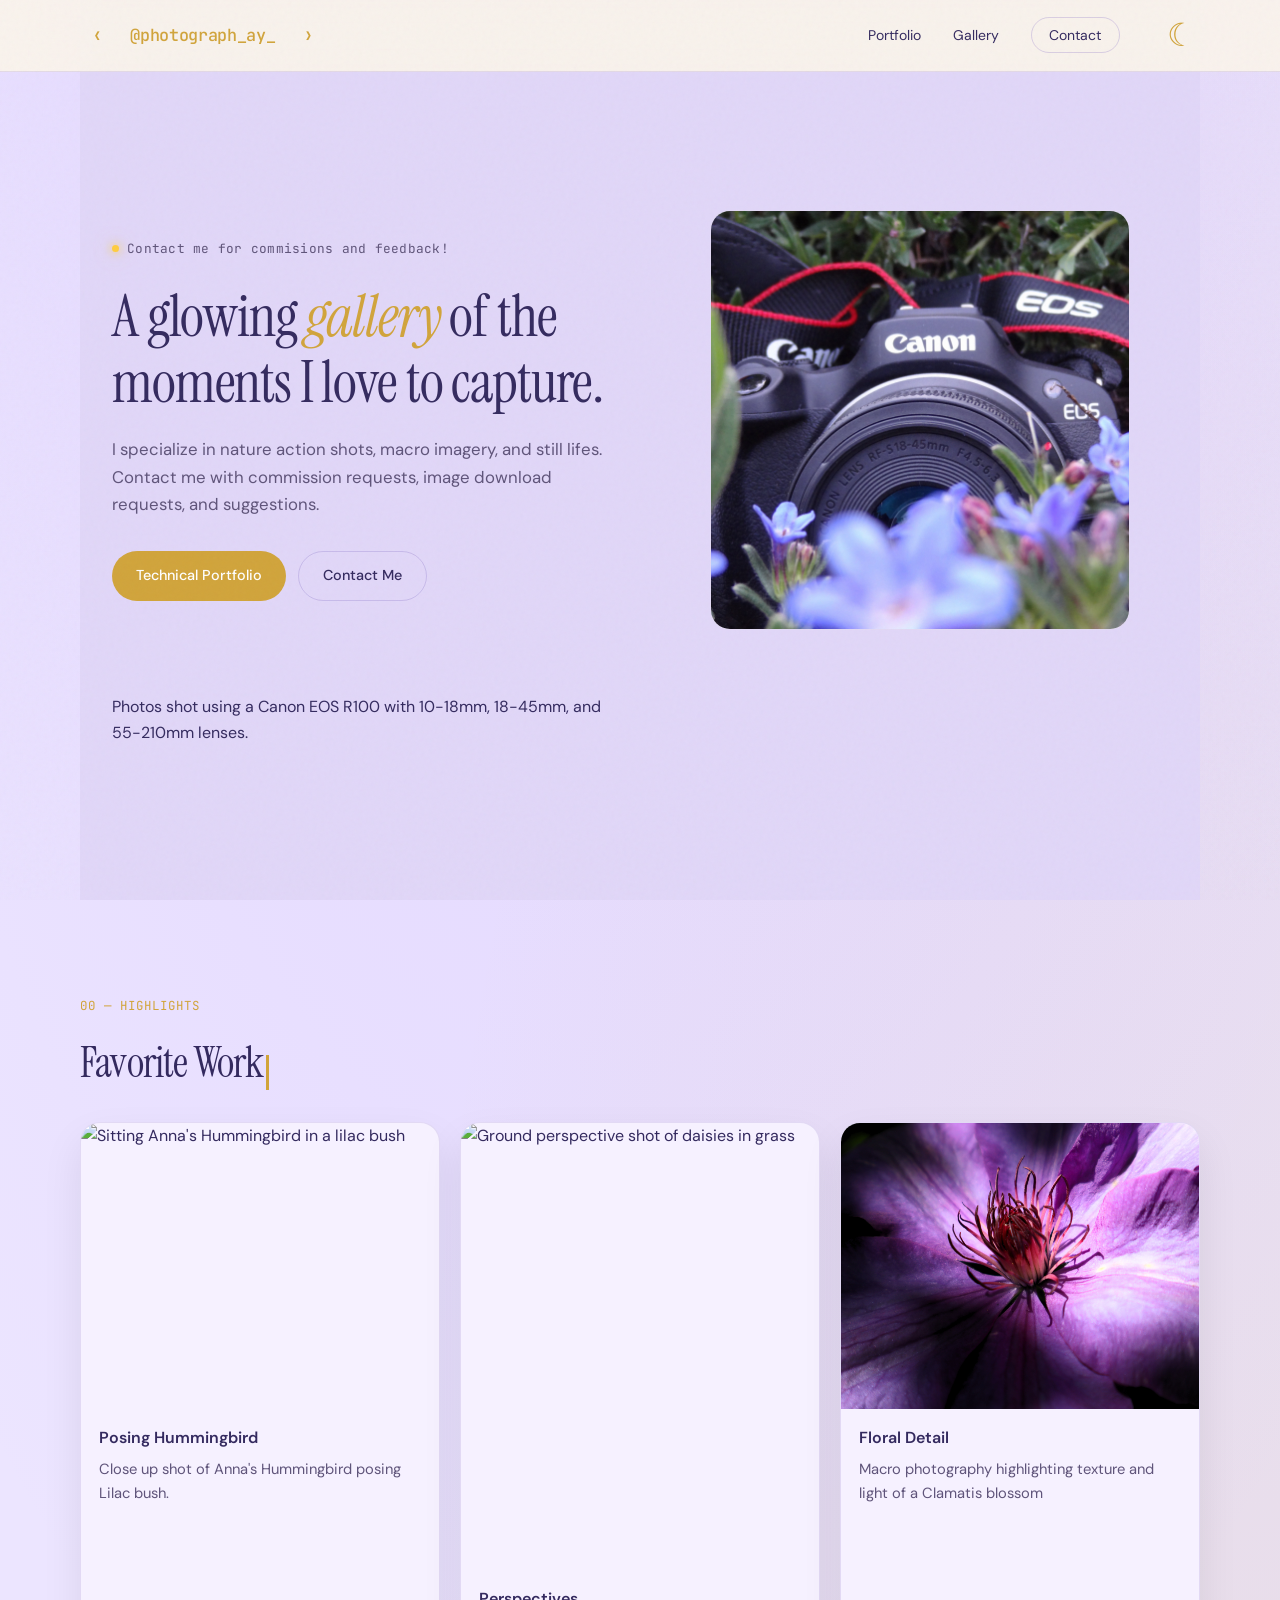
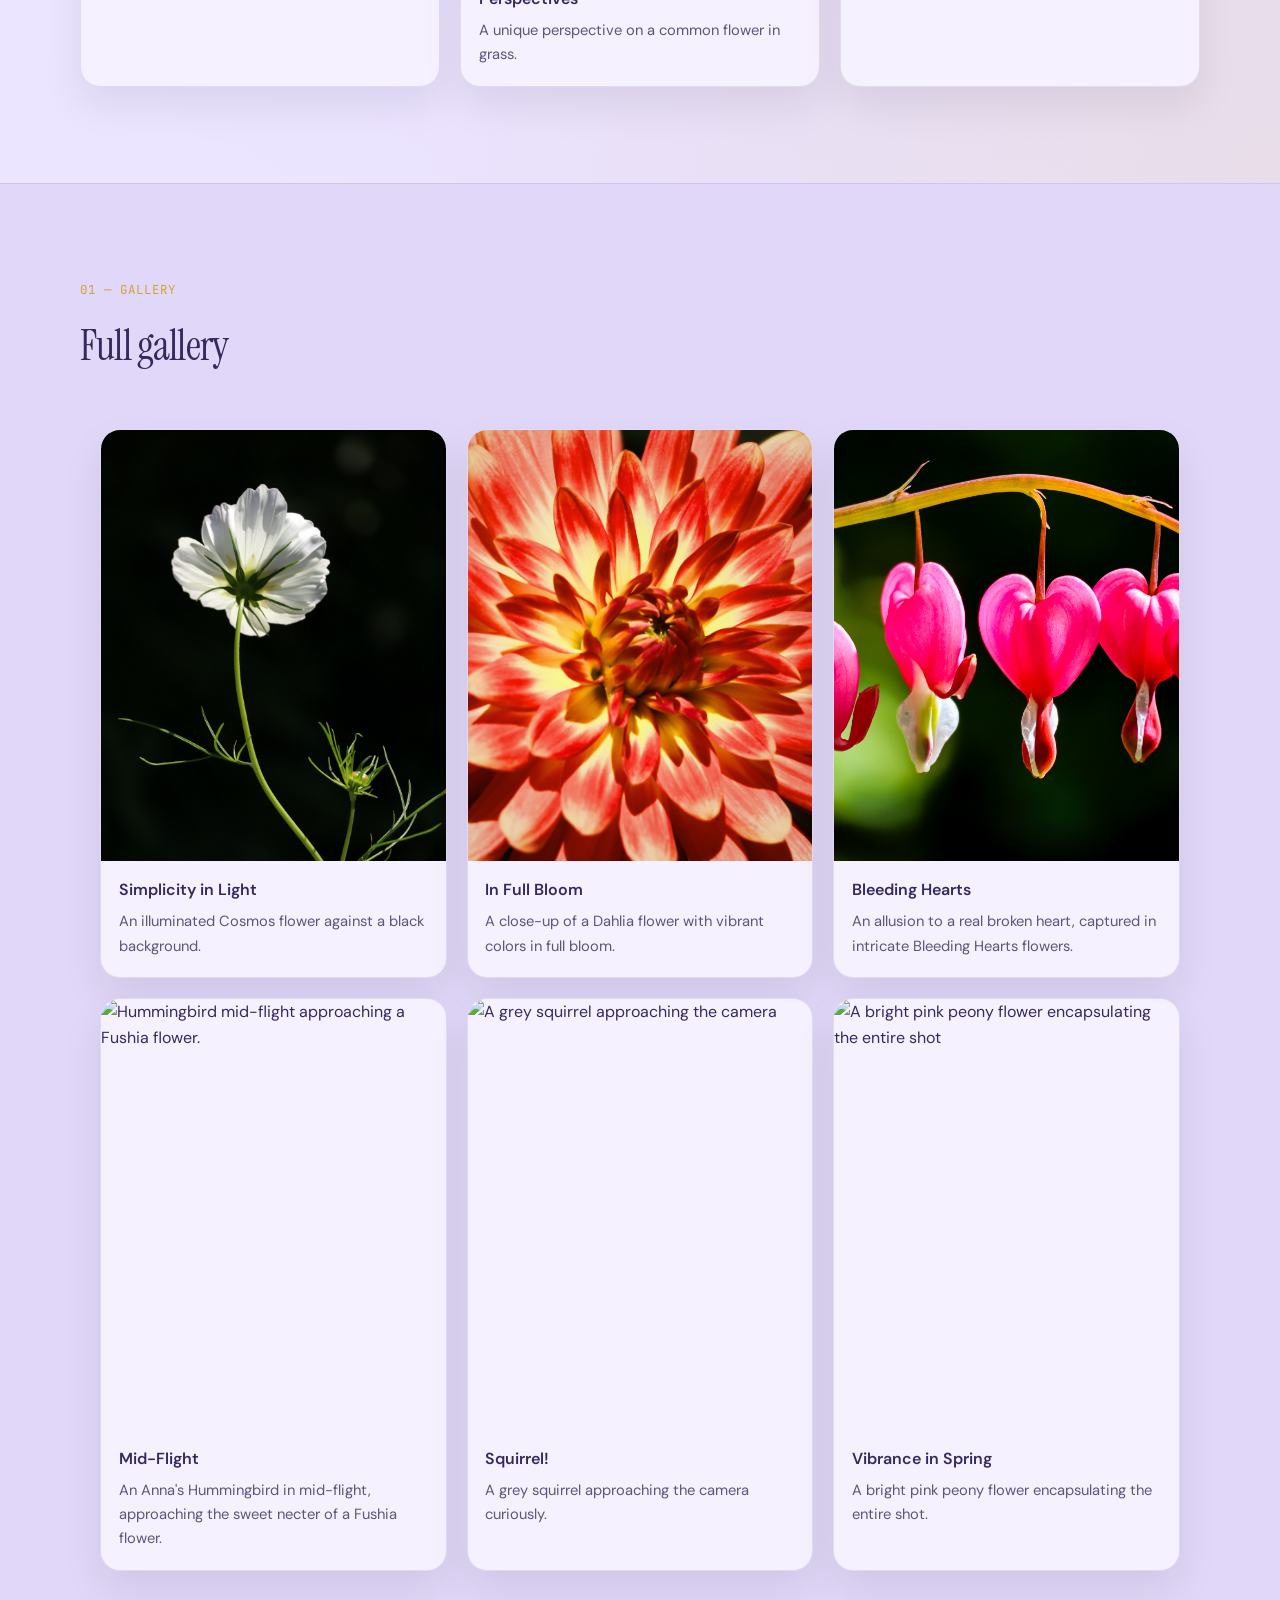
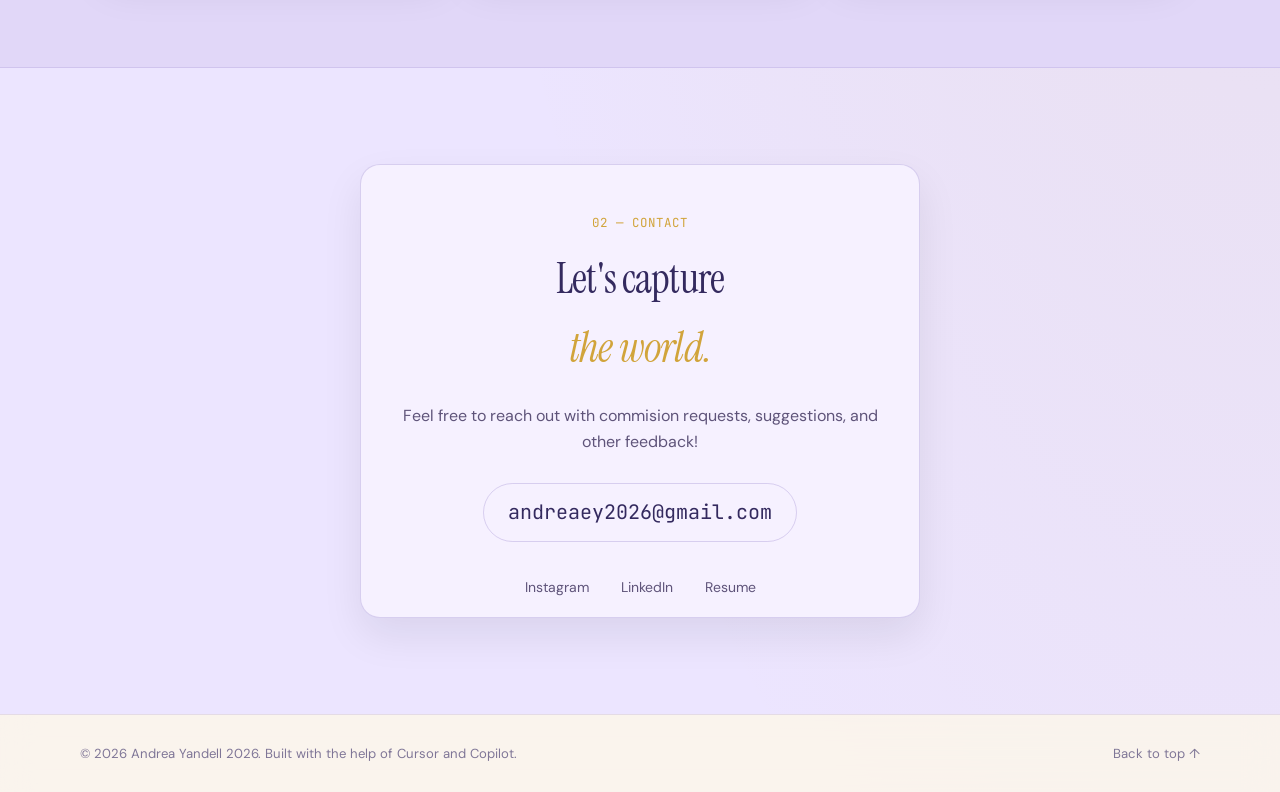
==== commit afae402e: "Update photography.html" ====
--- a/photography.html
+++ b/photography.html
@@ -59,7 +59,7 @@
                         Contact me for commisions and feedback!
                     </p>
                     <h1 id="gallery-heading" class="hero-title">
-                        A growing <em>gallery</em> of the moments I love to capture.
+                        A glowing <em>gallery</em> of the moments I love to capture.
                     </h1>
                     <p class="hero-subtitle">
                         I specialize in nature action shots, macro imagery, and still lifes.
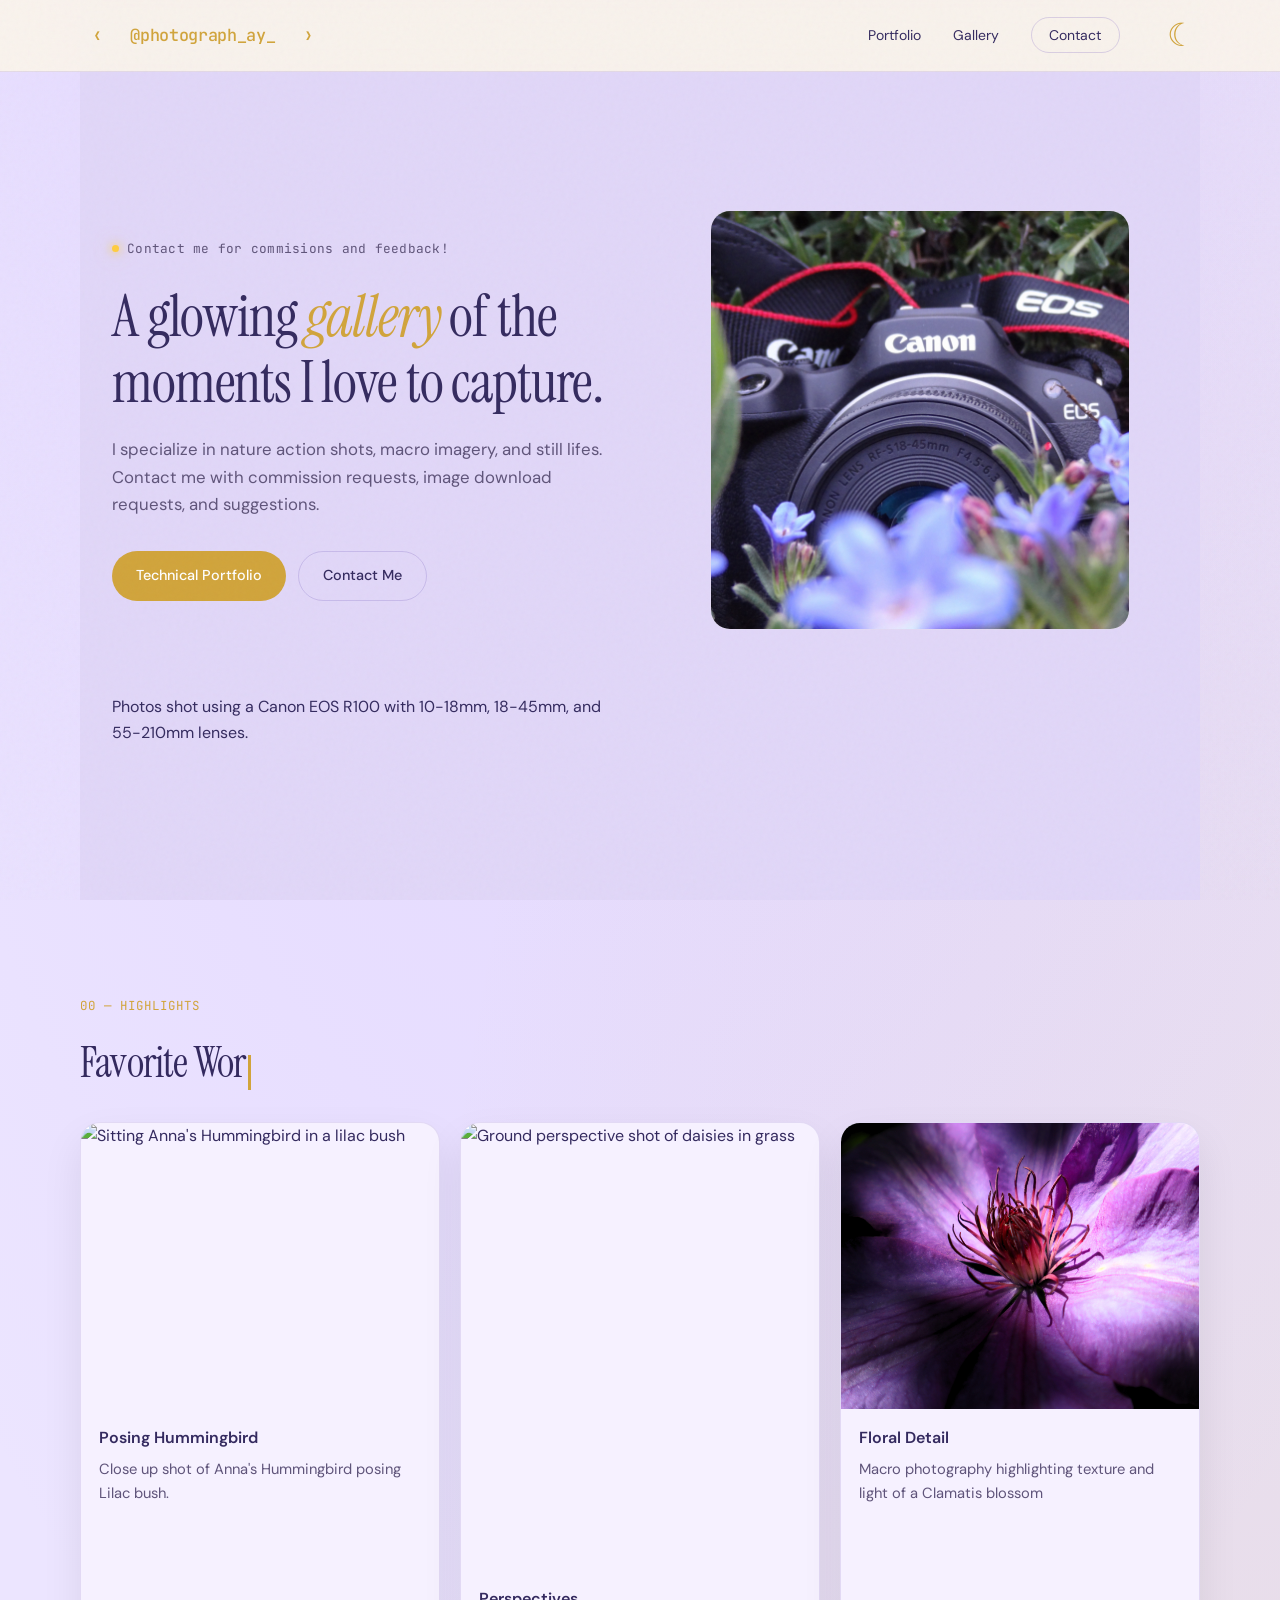
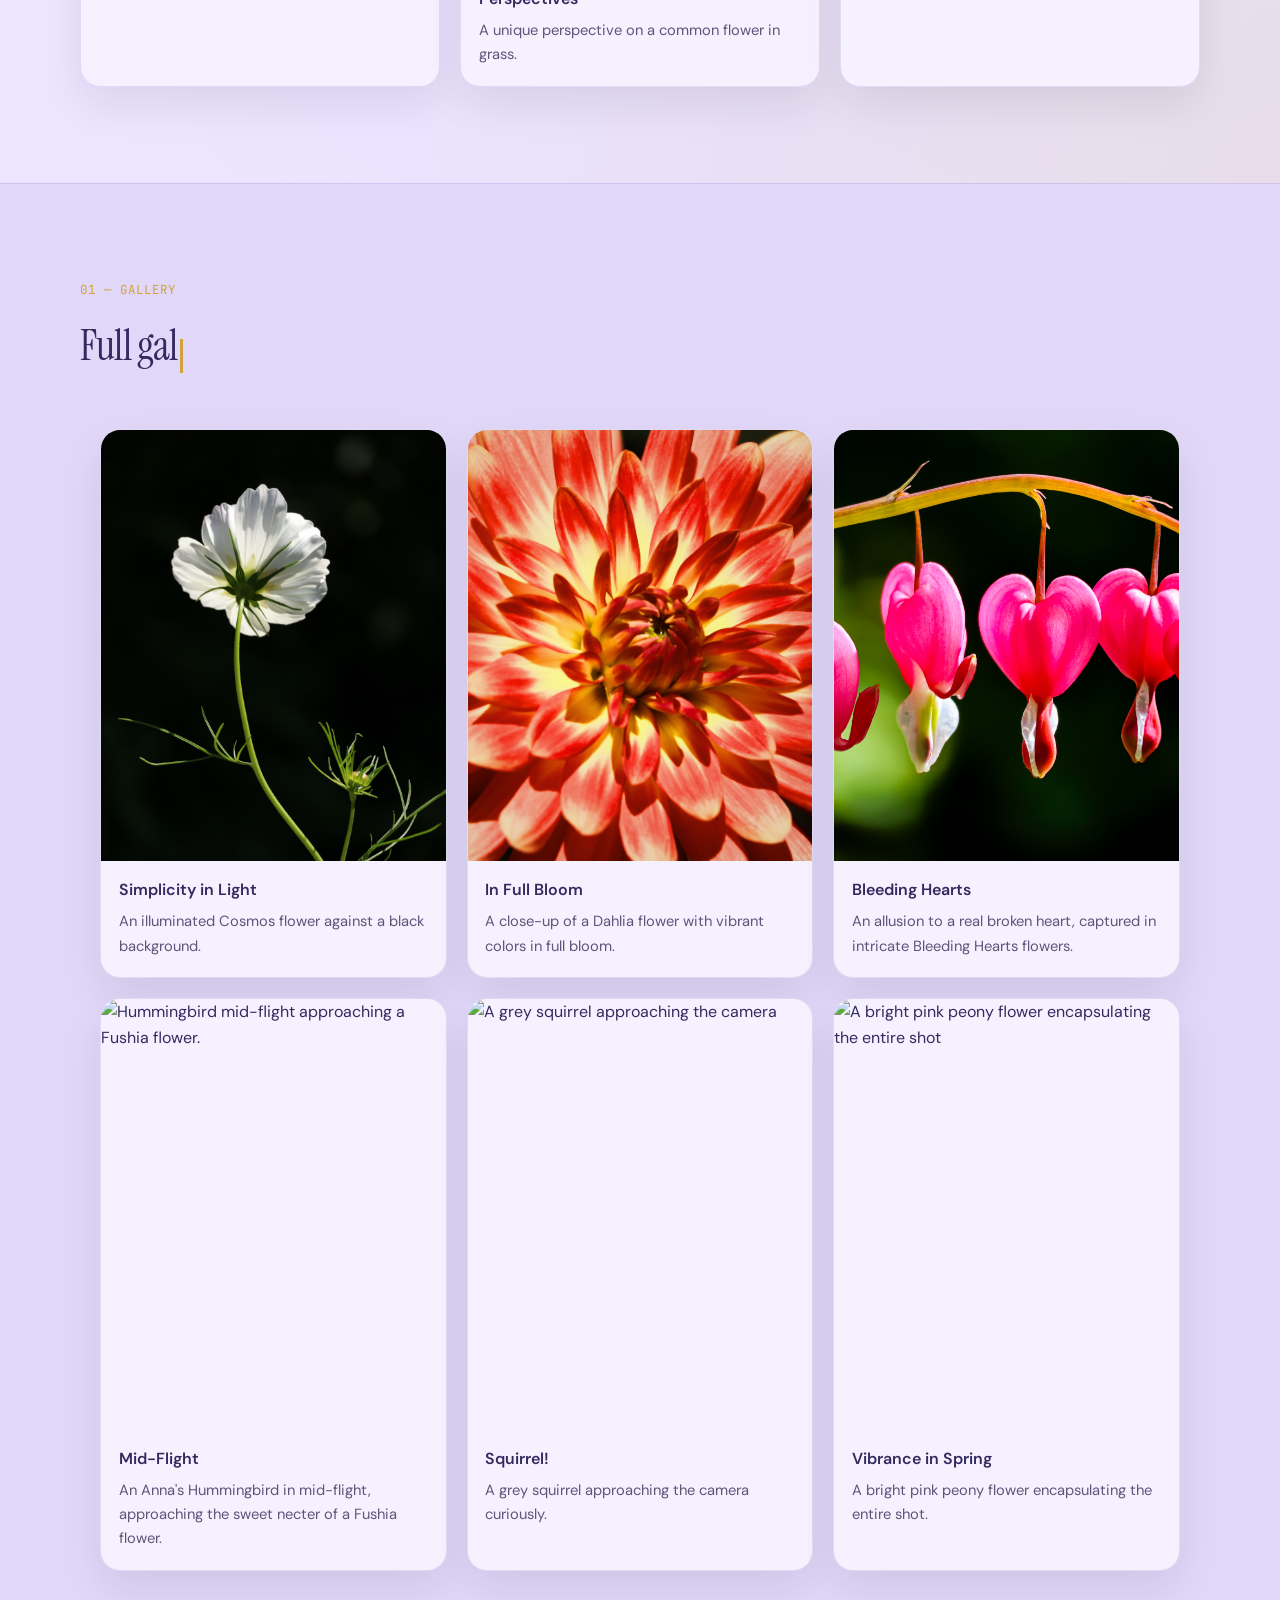
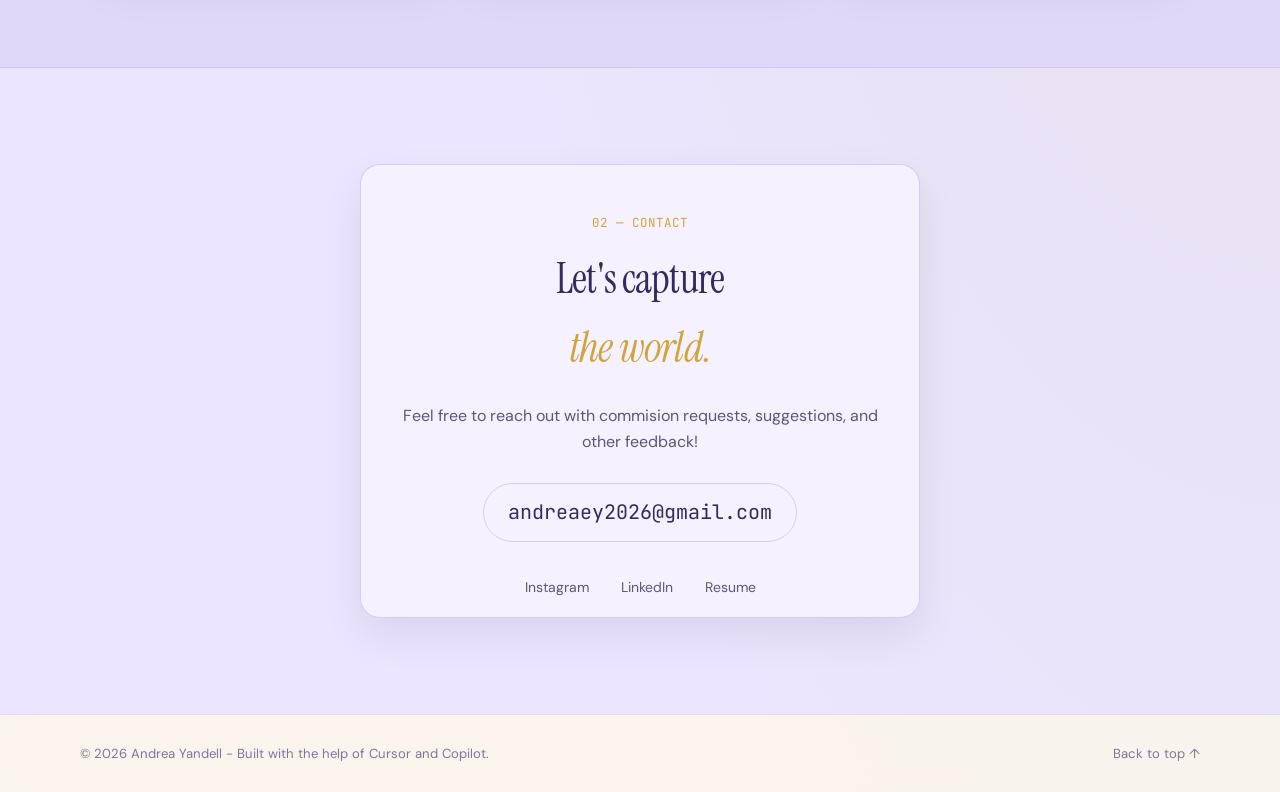
==== commit e1dcade9: "updated footer" ====
--- a/photography.html
+++ b/photography.html
@@ -189,7 +189,7 @@
 
     <footer class="site-footer">
         <div class="container footer-inner">
-            <p>&copy; <span id="year"></span> Andrea Yandell 2026. Built with the help of Cursor and Copilot.</p>
+            <p>&copy; <span id="year"></span> Andrea Yandell - Built with the help of Cursor and Copilot.</p>
             <a href="#top" class="back-to-top">Back to top ↑</a>
         </div>
     </footer>
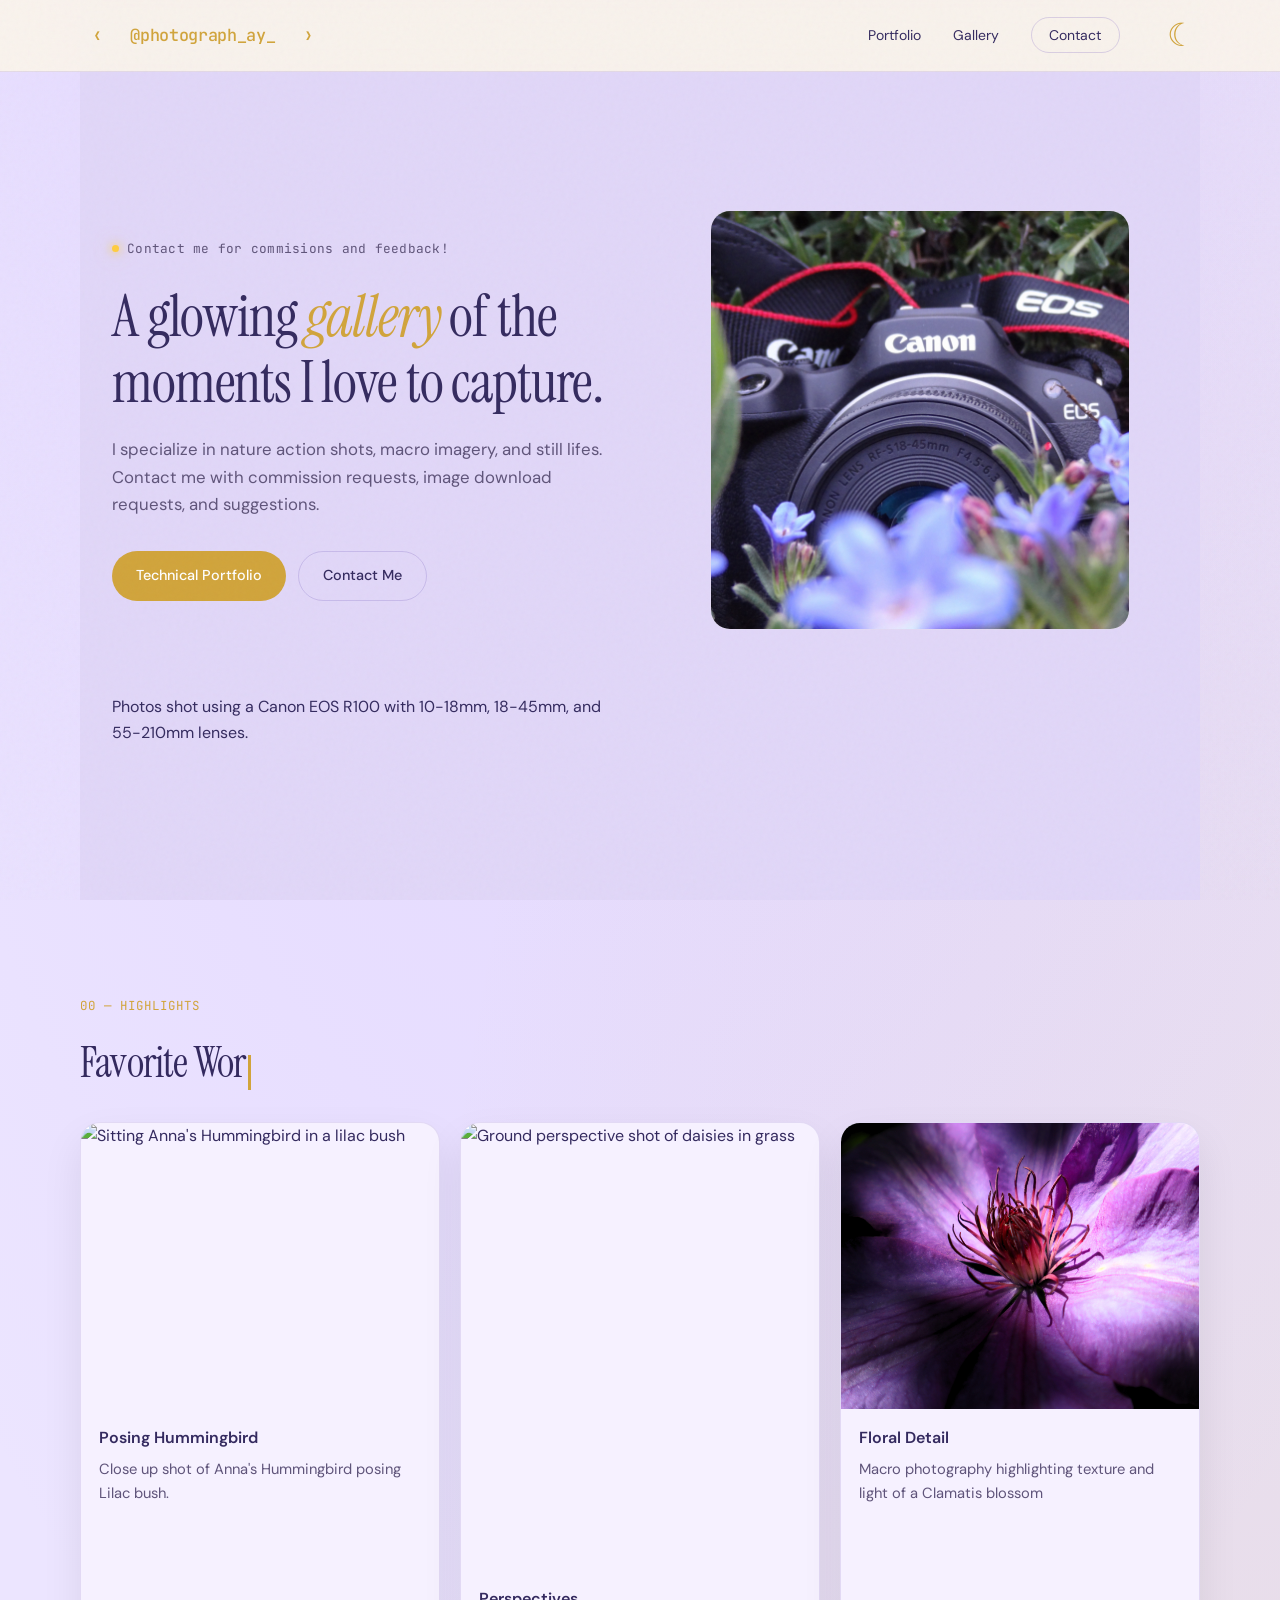
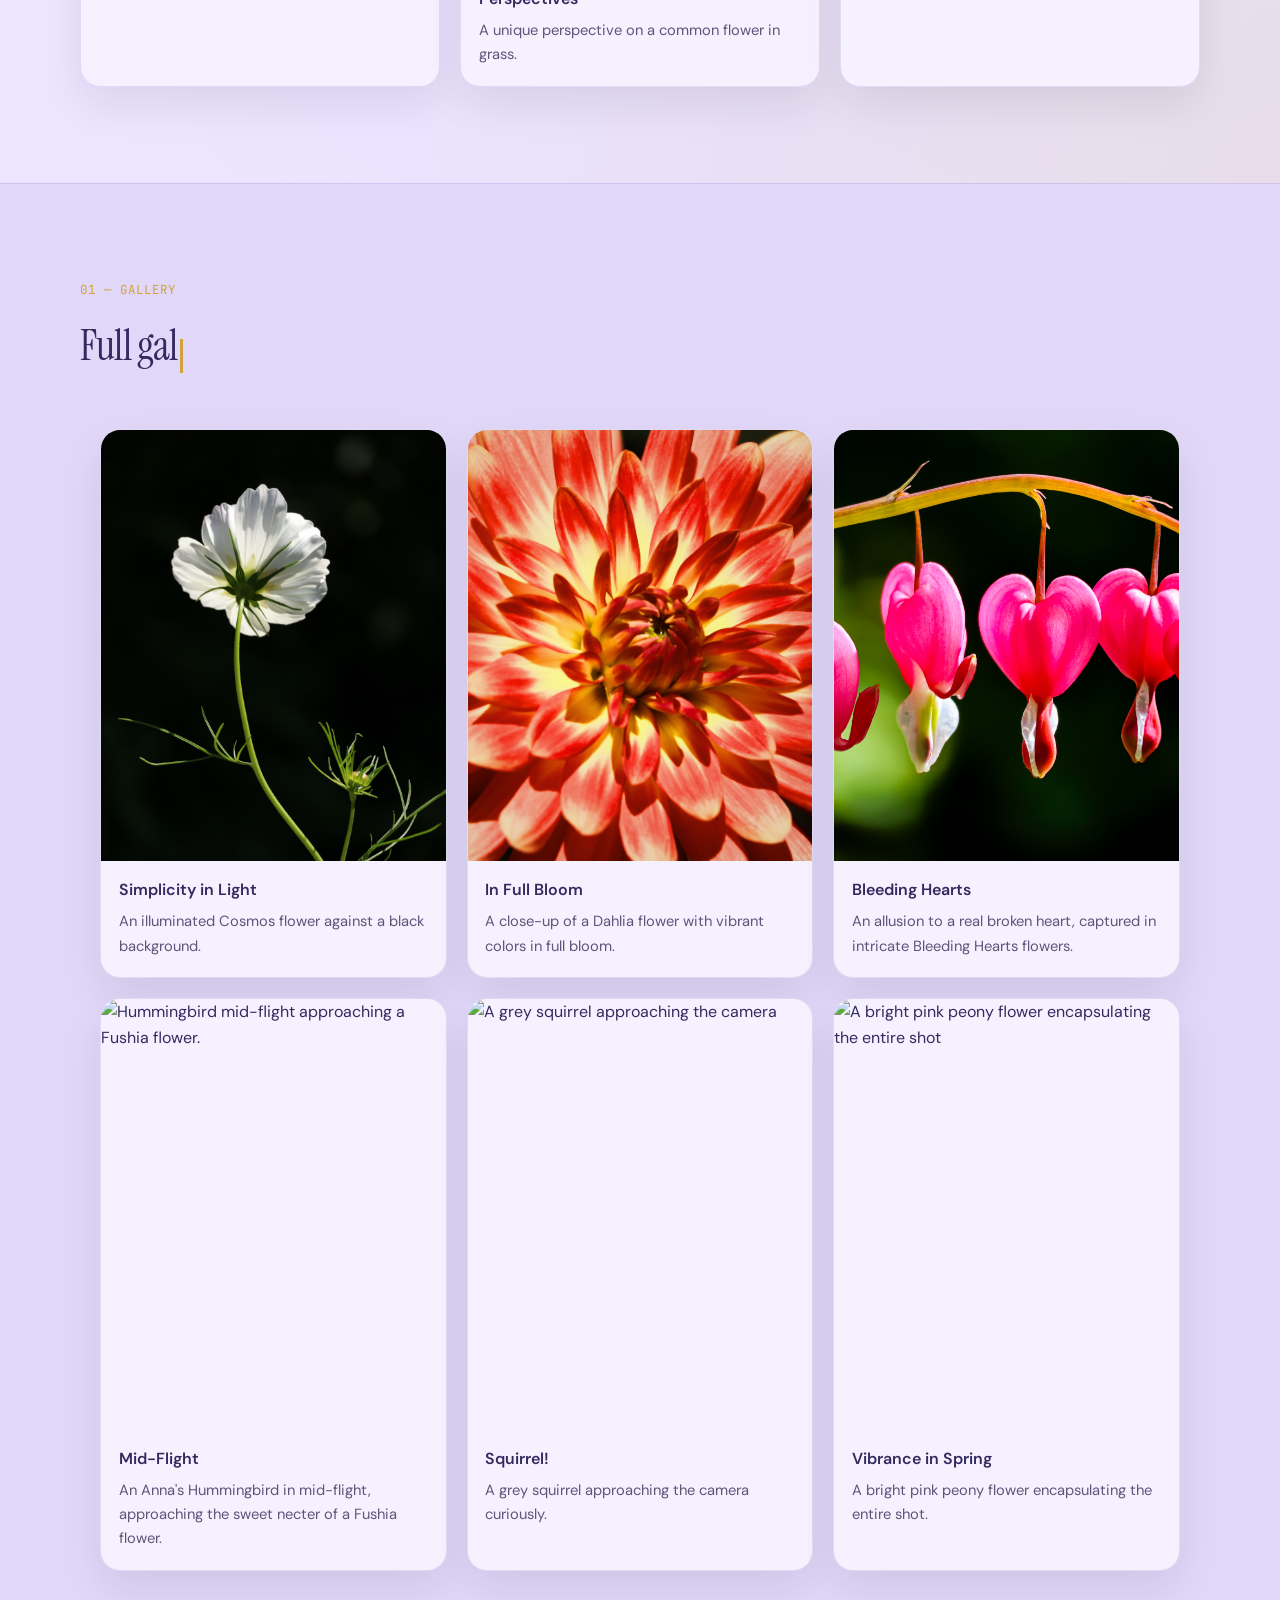
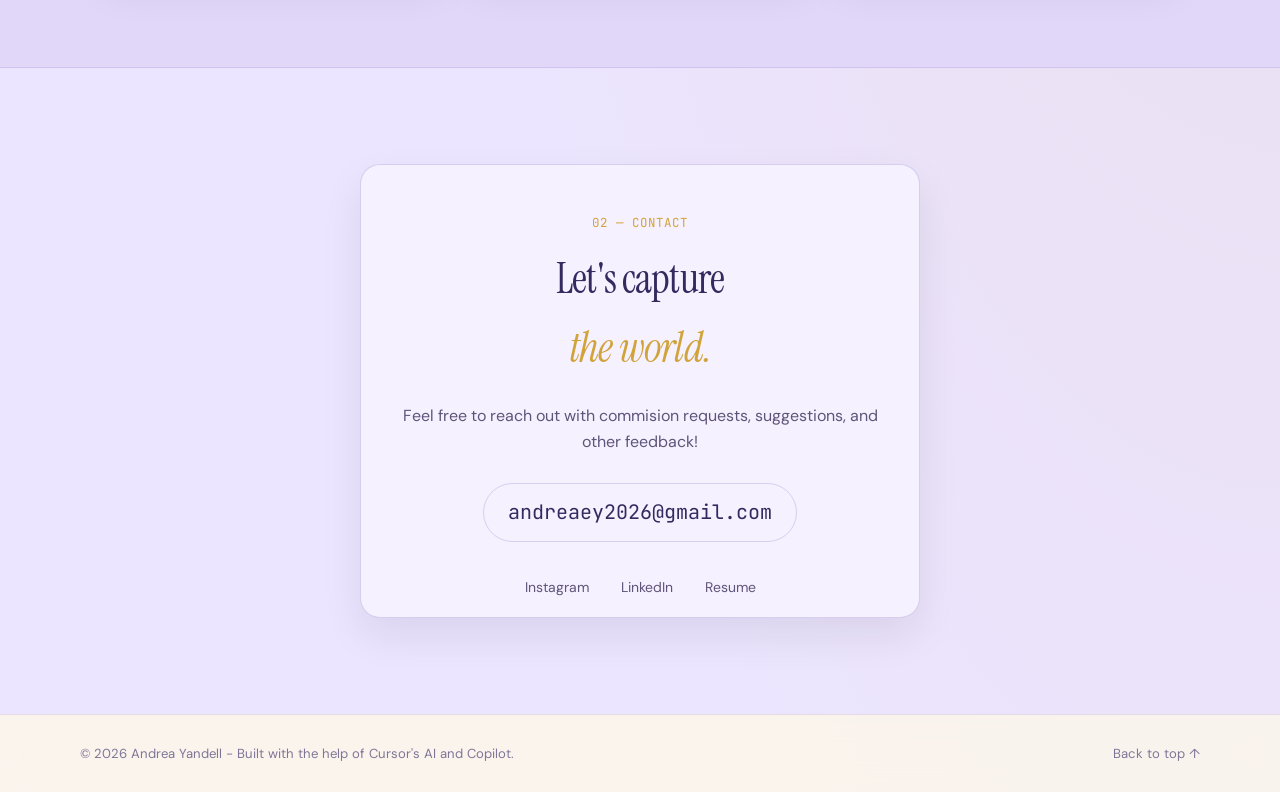
==== commit a3a85a86: "grammar fixes" ====
--- a/photography.html
+++ b/photography.html
@@ -189,7 +189,7 @@
 
     <footer class="site-footer">
         <div class="container footer-inner">
-            <p>&copy; <span id="year"></span> Andrea Yandell - Built with the help of Cursor and Copilot.</p>
+            <p>&copy; <span id="year"></span> Andrea Yandell - Built with the help of Cursor's AI and Copilot.</p>
             <a href="#top" class="back-to-top">Back to top ↑</a>
         </div>
     </footer>
--- a/css/styles.css
+++ b/css/styles.css
@@ -1224,7 +1224,7 @@
     right: 0;
     flex-direction: column;
     gap: 0;
-    background: rgba(252, 246, 235, 0.96);
+    background: var(--surface);
     backdrop-filter: blur(16px);
     border-bottom: 1px solid var(--border);
     padding: 1rem 0;
@@ -1238,6 +1238,10 @@
     background: rgba(252, 246, 235, 0.96);
   }
 
+  body[data-theme="dark"] .nav-links {
+    background: var(--surface);
+  }
+
   .nav-links.is-open {
     transform: translateY(0);
     opacity: 1;
